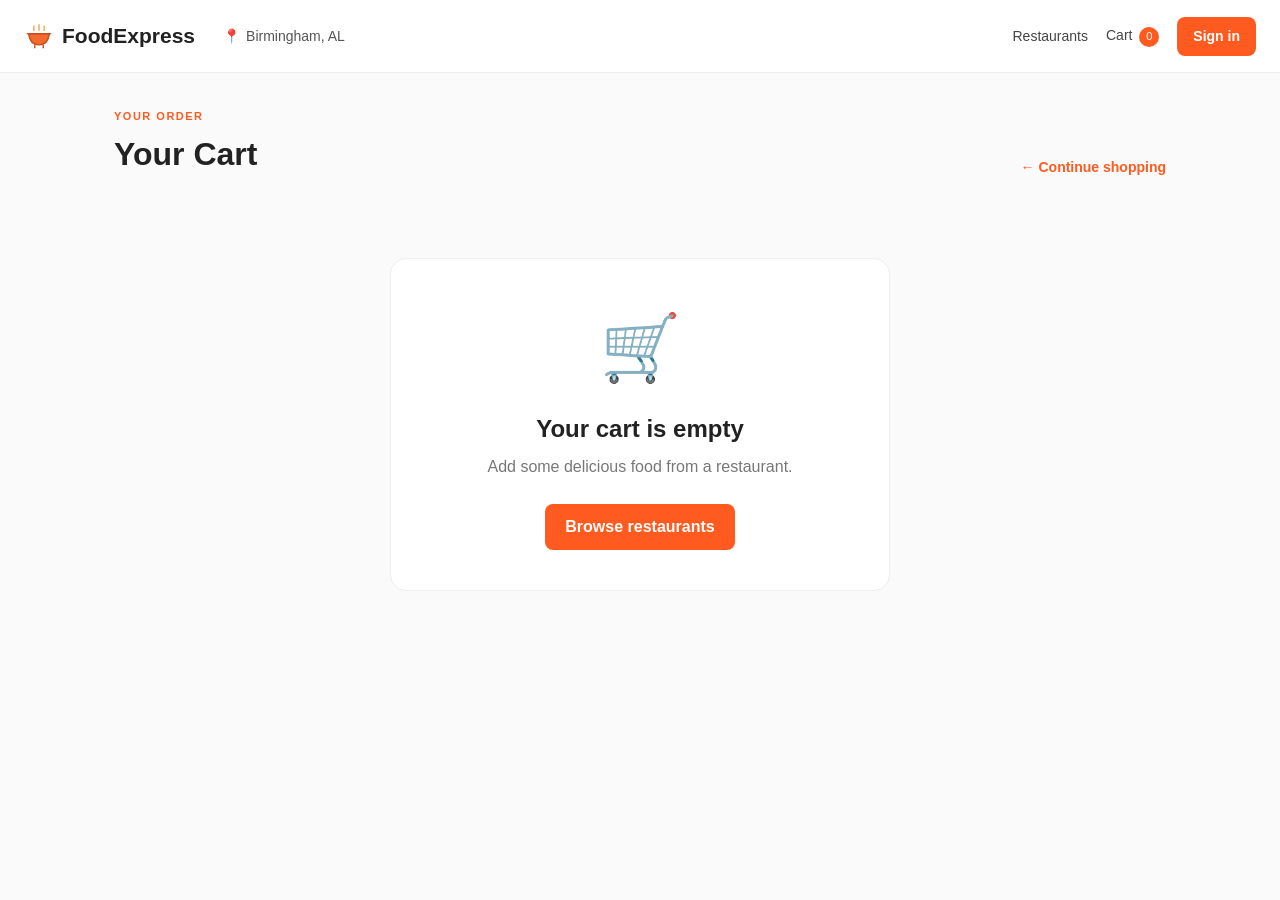
==== frontend/cart.html @ ee23b33d "ok" ====
<!DOCTYPE html>
<html lang="en">
<head>
    <meta charset="UTF-8">
    <meta name="viewport" content="width=device-width, initial-scale=1.0">

    <title>Your Cart - FoodExpress</title>

    <link rel="stylesheet" href="css/style.css">
    <link rel="stylesheet" href="css/cart.css">
</head>

<body>

<header class="topbar">
    <div class="topbar-inner">

        <a href="/" class="logo">
            <img class="logo-icon" src="images/icons/logo.svg" alt="" width="30" height="30">
            <span>FoodExpress</span>
        </a>

        <div class="location">
            <span>📍</span>
            <span>Birmingham, AL</span>
        </div>

        <nav class="nav">

            <a href="index.html" class="nav-link">
                Restaurants
            </a>

            <a href="cart.html" class="nav-link cart-link">
                Cart
                <span id="cartCount">0</span>
            </a>

            <a href="#" class="login-button">
                Sign in
            </a>

        </nav>

    </div>
</header>


<main class="cart-page">

    <div class="cart-header">

        <div>
            <p class="section-eyebrow">
                YOUR ORDER
            </p>

            <h1>Your Cart</h1>
        </div>

        <a href="index.html" class="back-link">
            ← Continue shopping
        </a>

    </div>


    <div
        id="emptyCart"
        class="empty-cart"
        style="display: none;"
    >

        <div class="empty-cart-icon">
            🛒
        </div>

        <h2>Your cart is empty</h2>

        <p>
            Add some delicious food from a restaurant.
        </p>

        <a
            href="index.html"
            class="primary-button"
        >
            Browse restaurants
        </a>

    </div>


    <div
        id="cartContent"
        class="cart-layout"
        style="display: none;"
    >

        <section>

            <div
                id="cartItems"
                class="cart-items"
            >
            </div>

        </section>


        <aside class="order-summary">

            <h2>Order summary</h2>

            <div class="summary-row">
                <span>Subtotal</span>
                <strong id="subtotal">
                    $0.00
                </strong>
            </div>

            <div class="summary-row">
                <span>Delivery fee</span>
                <strong id="deliveryFee">
                    $0.00
                </strong>
            </div>

            <div class="summary-divider"></div>

            <div class="summary-total">
                <span>Total</span>
                <strong id="total">
                    $0.00
                </strong>
            </div>

            <button onclick="checkout()">
                Proceed to checkout
            </button>

        </aside>

    </div>

</main>


<script src="js/cart.js"></script>

</body>
</html>
---- frontend/css/style.css ----
* {
    box-sizing: border-box;
    margin: 0;
    padding: 0;
}

:root {
    --primary: #ff5a1f;
    --primary-dark: #e94b13;
    --text: #222222;
    --muted: #777777;
    --light: #f7f7f7;
    --border: #eeeeee;
    --white: #ffffff;
}

body {
    font-family:
        -apple-system,
        BlinkMacSystemFont,
        "Segoe UI",
        Roboto,
        Arial,
        sans-serif;

    background: #fafafa;
    color: var(--text);
    line-height: 1.5;
}
.topbar {
    position: sticky;
    top: 0;
    z-index: 100;

    background: rgba(255, 255, 255, 0.97);
    border-bottom: 1px solid var(--border);
}

.topbar-inner {
    max-width: 1280px;
    height: 72px;

    margin: 0 auto;
    padding: 0 24px;

    display: flex;
    align-items: center;
    gap: 28px;
}

.logo {
    display: flex;
    align-items: center;
    gap: 8px;

    color: var(--text);
    text-decoration: none;

    font-size: 21px;
    font-weight: 800;

    white-space: nowrap;
}

.logo-icon {
    font-size: 26px;
}

.location {
    display: flex;
    align-items: center;
    gap: 6px;

    color: #555;
    font-size: 14px;

    white-space: nowrap;
}

.search-box {
    flex: 1;

    max-width: 520px;

    height: 42px;

    display: flex;
    align-items: center;
    gap: 8px;

    padding: 0 14px;

    background: #f5f5f5;
    border-radius: 10px;
}

.search-icon {
    font-size: 15px;
}

.search-box input {
    width: 100%;

    border: none;
    outline: none;

    background: transparent;

    font-size: 14px;
}

.nav {
    margin-left: auto;

    display: flex;
    align-items: center;
    gap: 18px;
}

.nav-link {
    color: #444;
    text-decoration: none;

    font-size: 14px;
    font-weight: 500;
}

.nav-link:hover {
    color: var(--primary);
}

#cartCount {
    display: inline-flex;

    min-width: 20px;
    height: 20px;

    align-items: center;
    justify-content: center;

    margin-left: 3px;

    background: var(--primary);
    color: white;

    border-radius: 50%;

    font-size: 11px;
}

.login-button {
    padding: 9px 16px;

    color: white;
    background: var(--primary);

    border-radius: 8px;

    text-decoration: none;

    font-size: 14px;
    font-weight: 600;
}

.hero {
    max-width: 1280px;

    margin: 28px auto 0;
    padding: 0 24px;
}

.hero-content {
    min-height: 330px;

    padding: 55px 70px;

    display: flex;
    align-items: center;
    justify-content: space-between;

    overflow: hidden;

    border-radius: 20px;

    background:
        linear-gradient(
            110deg,
            #fff2e9,
            #fff8f3
        );
}

.hero-label {
    margin-bottom: 10px;

    color: var(--primary);

    font-size: 12px;
    font-weight: 800;
    letter-spacing: 1.5px;
}

.hero h1 {
    font-size: 46px;
    line-height: 1.08;

    letter-spacing: -1.5px;
}

.hero-description {
    margin-top: 16px;

    color: var(--muted);

    font-size: 16px;
}

.hero-search {
    width: 480px;
    height: 54px;

    margin-top: 28px;

    display: flex;
    align-items: center;
    gap: 10px;

    padding: 5px 6px 5px 16px;

    background: white;

    border: 1px solid #eeeeee;
    border-radius: 10px;

    box-shadow: 0 6px 20px rgba(0, 0, 0, 0.05);
}

.hero-search input {
    flex: 1;

    border: none;
    outline: none;

    font-size: 14px;
}

.hero-search button {
    height: 42px;

    padding: 0 22px;

    border: none;
    border-radius: 8px;

    color: white;
    background: var(--primary);

    font-weight: 600;

    cursor: pointer;
}

.hero-search button:hover {
    background: var(--primary-dark);
}

.hero-decoration {
    font-size: 150px;

    transform: rotate(-8deg);

    opacity: 0.95;
}

.categories-section,
.restaurants-section {
    max-width: 1280px;

    margin: 55px auto 0;
    padding: 0 24px;
}

.section-header {
    display: flex;
    align-items: flex-end;
    justify-content: space-between;

    margin-bottom: 22px;
}

.section-eyebrow {
    margin-bottom: 5px;

    color: var(--primary);

    font-size: 11px;
    font-weight: 800;

    letter-spacing: 1.5px;
}

.section-header h2 {
    font-size: 27px;
    letter-spacing: -0.5px;
}

.result-info {
    color: var(--muted);
    font-size: 13px;
}

.categories {
    display: flex;
    gap: 14px;

    overflow-x: auto;

    padding-bottom: 5px;
}

.category {
    min-width: 120px;

    padding: 17px 18px;

    display: flex;
    flex-direction: column;
    align-items: center;
    gap: 7px;

    background: white;

    border: 1px solid var(--border);
    border-radius: 12px;

    cursor: pointer;

    transition: 0.2s;
}

.category span {
    font-size: 27px;
}

.category strong {
    color: #444;

    font-size: 13px;
}

.category:hover,
.category.active {
    border-color: var(--primary);

    transform: translateY(-2px);

    box-shadow: 0 5px 18px rgba(255, 90, 31, 0.12);
}

.category.active strong {
    color: var(--primary);
}

.restaurants-grid {
    display: grid;

    grid-template-columns:
        repeat(4, minmax(0, 1fr));

    gap: 20px;
}

.restaurant-card {
    overflow: hidden;

    background: white;

    border: 1px solid var(--border);
    border-radius: 14px;

    cursor: pointer;

    transition:
        transform 0.2s,
        box-shadow 0.2s;
}

.restaurant-card:hover {
    transform: translateY(-4px);

    box-shadow:
        0 10px 30px rgba(0, 0, 0, 0.08);
}

.restaurant-image {
    height: 170px;

    display: flex;
    align-items: center;
    justify-content: center;

    background:
        linear-gradient(
            135deg,
            #ffe3d3,
            #fff3eb
        );

    font-size: 70px;
}

.restaurant-image img {
    width: 100%;
    height: 100%;
    object-fit: cover;
    display: block;
}

.restaurant-content {
    padding: 17px;
}

.restaurant-name {
    margin-bottom: 7px;

    font-size: 17px;
    font-weight: 700;

    line-height: 1.25;

    display: -webkit-box;
    -webkit-line-clamp: 2;
    -webkit-box-orient: vertical;

    overflow: hidden;
}

.restaurant-category {
    min-height: 21px;

    margin-bottom: 10px;

    color: var(--muted);

    font-size: 12px;

    white-space: nowrap;
    overflow: hidden;
    text-overflow: ellipsis;
}

.restaurant-meta {
    display: flex;
    align-items: center;
    gap: 8px;

    font-size: 12px;
}

.rating {
    color: #e58b00;
    font-weight: 700;
}

.rating-count {
    color: #999;
}

.price {
    color: #555;
    font-weight: 600;
}

.restaurant-address {
    margin-top: 10px;

    color: #888;

    font-size: 11px;

    white-space: nowrap;
    overflow: hidden;
    text-overflow: ellipsis;
}

.loading {
    min-height: 250px;

    display: flex;
    flex-direction: column;
    align-items: center;
    justify-content: center;

    color: var(--muted);
}

.loading-spinner {
    width: 32px;
    height: 32px;

    margin-bottom: 12px;

    border: 3px solid #eeeeee;
    border-top-color: var(--primary);

    border-radius: 50%;

    animation: spin 0.8s linear infinite;
}

@keyframes spin {
    to {
        transform: rotate(360deg);
    }
}

.error-message {
    padding: 35px;

    text-align: center;

    background: white;

    border: 1px solid #eeeeee;
    border-radius: 12px;
}

.error-message strong {
    display: block;
    margin-bottom: 6px;
}

.error-message p {
    margin-bottom: 15px;

    color: var(--muted);
}

.error-message button {
    padding: 9px 18px;

    border: none;
    border-radius: 8px;

    color: white;
    background: var(--primary);

    cursor: pointer;
}

.footer {
    margin-top: 80px;

    padding: 35px 0;

    background: #222;

    color: white;
}

.footer-inner {
    max-width: 1280px;

    margin: 0 auto;
    padding: 0 24px;

    display: flex;
    justify-content: space-between;
    align-items: center;
}

.footer-logo {
    font-size: 17px;
    font-weight: 700;
}

.footer p {
    margin-top: 5px;

    color: #999;

    font-size: 12px;
}

.footer-tech {
    display: flex;
    align-items: center;
    gap: 14px;

    color: #999;

    font-size: 12px;
}

.footer-tech strong {
    color: #ddd;
}

@media (max-width: 1050px) {

    .location {
        display: none;
    }

    .restaurants-grid {
        grid-template-columns:
            repeat(3, minmax(0, 1fr));
    }

    .hero-content {
        padding: 45px;
    }

    .hero-decoration {
        font-size: 110px;
    }
}


@media (max-width: 760px) {

    .topbar-inner {
        height: auto;

        padding-top: 14px;
        padding-bottom: 14px;

        flex-wrap: wrap;
    }

    .search-box {
        order: 3;

        flex-basis: 100%;
        max-width: none;
    }

    .nav-link {
        display: none;
    }

    .hero-content {
        min-height: 300px;

        padding: 35px 25px;
    }

    .hero h1 {
        font-size: 35px;
    }

    .hero-search {
        width: 100%;
    }

    .hero-decoration {
        display: none;
    }

    .restaurants-grid {
        grid-template-columns:
            repeat(2, minmax(0, 1fr));
    }
}


@media (max-width: 500px) {

    .restaurants-grid {
        grid-template-columns: 1fr;
    }

    .categories-section,
    .restaurants-section,
    .hero {
        padding-left: 16px;
        padding-right: 16px;
    }

    .hero-content {
        border-radius: 14px;
    }

    .section-header h2 {
        font-size: 23px;
    }
}

.auth-area {
    display: flex;
    align-items: center;
    gap: 12px;
}

.welcome-user {
    font-size: 14px;
    color: #444;
    font-weight: 600;
}

.logout-button {
    border: 1px solid #ddd;
    background: white;
    color: #444;
    padding: 7px 12px;
    border-radius: 6px;
    cursor: pointer;
    font-size: 14px;
}

.logout-button:hover {
    border-color: #ff5a1f;
    color: #ff5a1f;
}

@media (max-width: 700px) {
    .welcome-user {
        display: none;
    }
}



/* Restaurant pagination */
.pagination {
    display: none;
    flex-wrap: wrap;
    justify-content: center;
    align-items: center;
    gap: 8px;
    margin: 32px 0 12px;
}

.page-button {
    min-width: 40px;
    min-height: 40px;
    padding: 8px 12px;
    border: 1px solid var(--border);
    border-radius: 8px;
    background: white;
    color: #333;
    font-size: 14px;
    cursor: pointer;
    transition: background 0.2s, color 0.2s, border-color 0.2s;
}

.page-button:hover:not(:disabled) {
    border-color: var(--primary);
    color: var(--primary);
}

.page-button.active {
    background: var(--primary);
    border-color: var(--primary);
    color: white;
    font-weight: 700;
}

.page-button:disabled {
    opacity: 0.45;
    cursor: not-allowed;
}

@media (max-width: 500px) {
    .pagination {
        gap: 5px;
    }

    .page-button {
        min-width: 34px;
        min-height: 36px;
        padding: 7px 9px;
        font-size: 12px;
    }
}


/* SVG icon styling */
.logo-icon {
    display: block;
    object-fit: contain;
    flex: 0 0 auto;
}

.category > img {
    display: block;
    object-fit: contain;
}

.hero-decoration img {
    display: block;
    width: 150px;
    height: 150px;
    object-fit: contain;
}

.restaurant-image-fallback {
    align-items: center;
    justify-content: center;
    width: 100%;
    height: 100%;
}

.restaurant-placeholder-icon {
    display: block;
    width: 64px;
    height: 64px;
    object-fit: contain;
}
---- frontend/css/cart.css ----
.cart-page {
    max-width: 1100px;

    margin: 35px auto 80px;

    padding: 0 24px;
}

.cart-header {
    display: flex;

    align-items: flex-end;
    justify-content: space-between;

    margin-bottom: 30px;
}

.cart-header h1 {
    font-size: 32px;
}

.back-link {
    color: var(--primary);

    font-size: 14px;
    font-weight: 600;

    text-decoration: none;
}

.back-link:hover {
    text-decoration: underline;
}

.cart-layout {
    display: grid;

    grid-template-columns:
        minmax(0, 1fr)
        340px;

    gap: 30px;

    align-items: start;
}

.cart-items {
    display: flex;

    flex-direction: column;

    gap: 14px;
}

.cart-item {
    display: flex;

    align-items: center;

    gap: 18px;

    padding: 18px;

    background: white;

    border: 1px solid var(--border);

    border-radius: 14px;
}

.cart-item-image {
    width: 90px;
    height: 90px;

    flex-shrink: 0;

    display: flex;
    align-items: center;
    justify-content: center;

    background:
        linear-gradient(
            135deg,
            #fff0e6,
            #fff8f4
        );

    border-radius: 10px;

    font-size: 42px;
}

.cart-item-info {
    flex: 1;

    min-width: 0;
}

.cart-item-name {
    margin-bottom: 6px;

    font-size: 16px;
    font-weight: 700;
}

.cart-item-price {
    color: var(--muted);

    font-size: 13px;
}

.cart-item-total {
    margin-top: 7px;

    font-size: 15px;
    font-weight: 800;
}

.quantity-control {
    display: flex;

    align-items: center;

    gap: 8px;
}

.quantity-button {
    width: 30px;
    height: 30px;

    display: flex;
    align-items: center;
    justify-content: center;

    border: 1px solid #ddd;

    border-radius: 7px;

    background: white;

    font-size: 17px;

    cursor: pointer;
}

.quantity-button:hover {
    border-color: var(--primary);

    color: var(--primary);
}

.quantity-value {
    min-width: 24px;

    text-align: center;

    font-weight: 700;
}
.remove-button {
    border: none;

    background: transparent;

    color: #999;

    font-size: 12px;

    cursor: pointer;
}

.remove-button:hover {
    color: #d33;
}

.order-summary {
    position: sticky;

    top: 100px;

    padding: 24px;

    background: white;

    border: 1px solid var(--border);

    border-radius: 14px;
}

.order-summary h2 {
    margin-bottom: 22px;

    font-size: 20px;
}

.summary-row {
    display: flex;

    align-items: center;
    justify-content: space-between;

    margin-bottom: 15px;

    color: #666;

    font-size: 14px;
}

.summary-row strong {
    color: var(--text);
}

.summary-divider {
    height: 1px;

    margin: 18px 0;

    background: var(--border);
}

.summary-total {
    display: flex;

    align-items: center;
    justify-content: space-between;

    margin-bottom: 20px;

    font-size: 18px;
    font-weight: 800;
}

.checkout-button {
    width: 100%;

    padding: 13px;

    border: none;

    border-radius: 9px;

    background: var(--primary);

    color: white;

    font-size: 15px;
    font-weight: 700;

    cursor: pointer;
}

.checkout-button:hover {
    background: var(--primary-dark);
}

.empty-cart {
    max-width: 500px;

    margin: 80px auto;

    padding: 40px;

    text-align: center;

    background: white;

    border: 1px solid var(--border);

    border-radius: 16px;
}

.empty-cart-icon {
    margin-bottom: 15px;

    font-size: 65px;
}

.empty-cart h2 {
    margin-bottom: 8px;

    font-size: 24px;
}

.empty-cart p {
    margin-bottom: 25px;

    color: var(--muted);
}

.primary-button {
    display: inline-block;

    padding: 11px 20px;

    border-radius: 8px;

    background: var(--primary);

    color: white;

    font-weight: 700;

    text-decoration: none;
}

@media (max-width: 800px) {

    .cart-layout {
        grid-template-columns: 1fr;
    }

    .order-summary {
        position: static;
    }
}


@media (max-width: 550px) {

    .cart-page {
        padding: 0 16px;
    }

    .cart-header {
        align-items: flex-start;

        flex-direction: column;

        gap: 12px;
    }

    .cart-item {
        flex-wrap: wrap;
    }

    .cart-item-image {
        width: 70px;
        height: 70px;

        font-size: 32px;
    }

    .quantity-control {
        margin-left: 88px;
    }
}
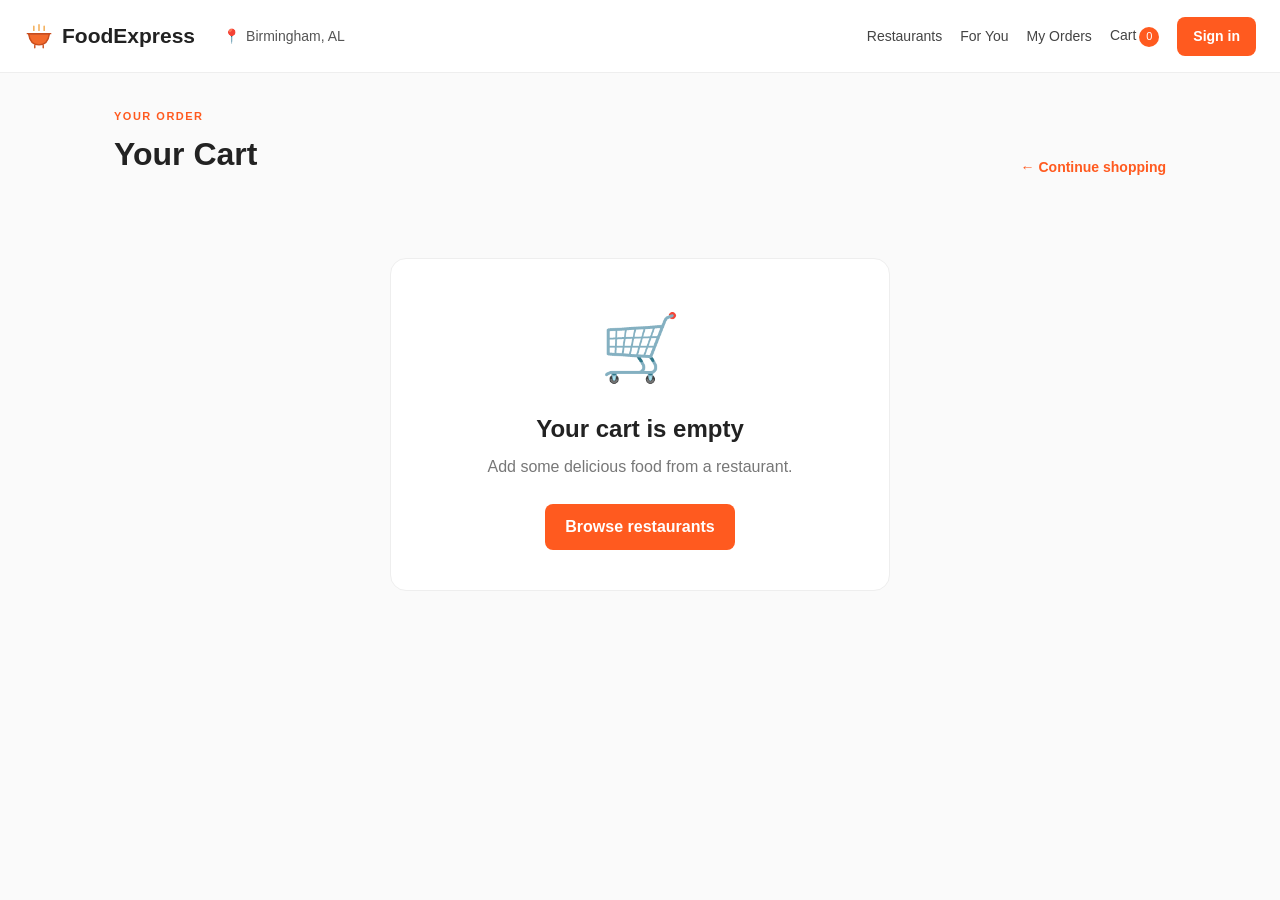
==== commit 9af4e734: "rank" ====
--- a/frontend/cart.html
+++ b/frontend/cart.html
@@ -27,13 +27,10 @@
 
         <nav class="nav">
 
-            <a href="index.html" class="nav-link">
-                Restaurants
-            </a>
-
-            <a href="cart.html" class="nav-link cart-link">
-                Cart
-                <span id="cartCount">0</span>
+            <a href="index.html" class="nav-link">Restaurants</a>
+            <a href="for-you.html" class="nav-link">For You</a>
+            <a href="my-orders.html" class="nav-link">My Orders</a>
+            <a href="cart.html" class="nav-link cart-link">Cart<span id="cartCount">0</span>
             </a>
 
             <a href="#" class="login-button">
